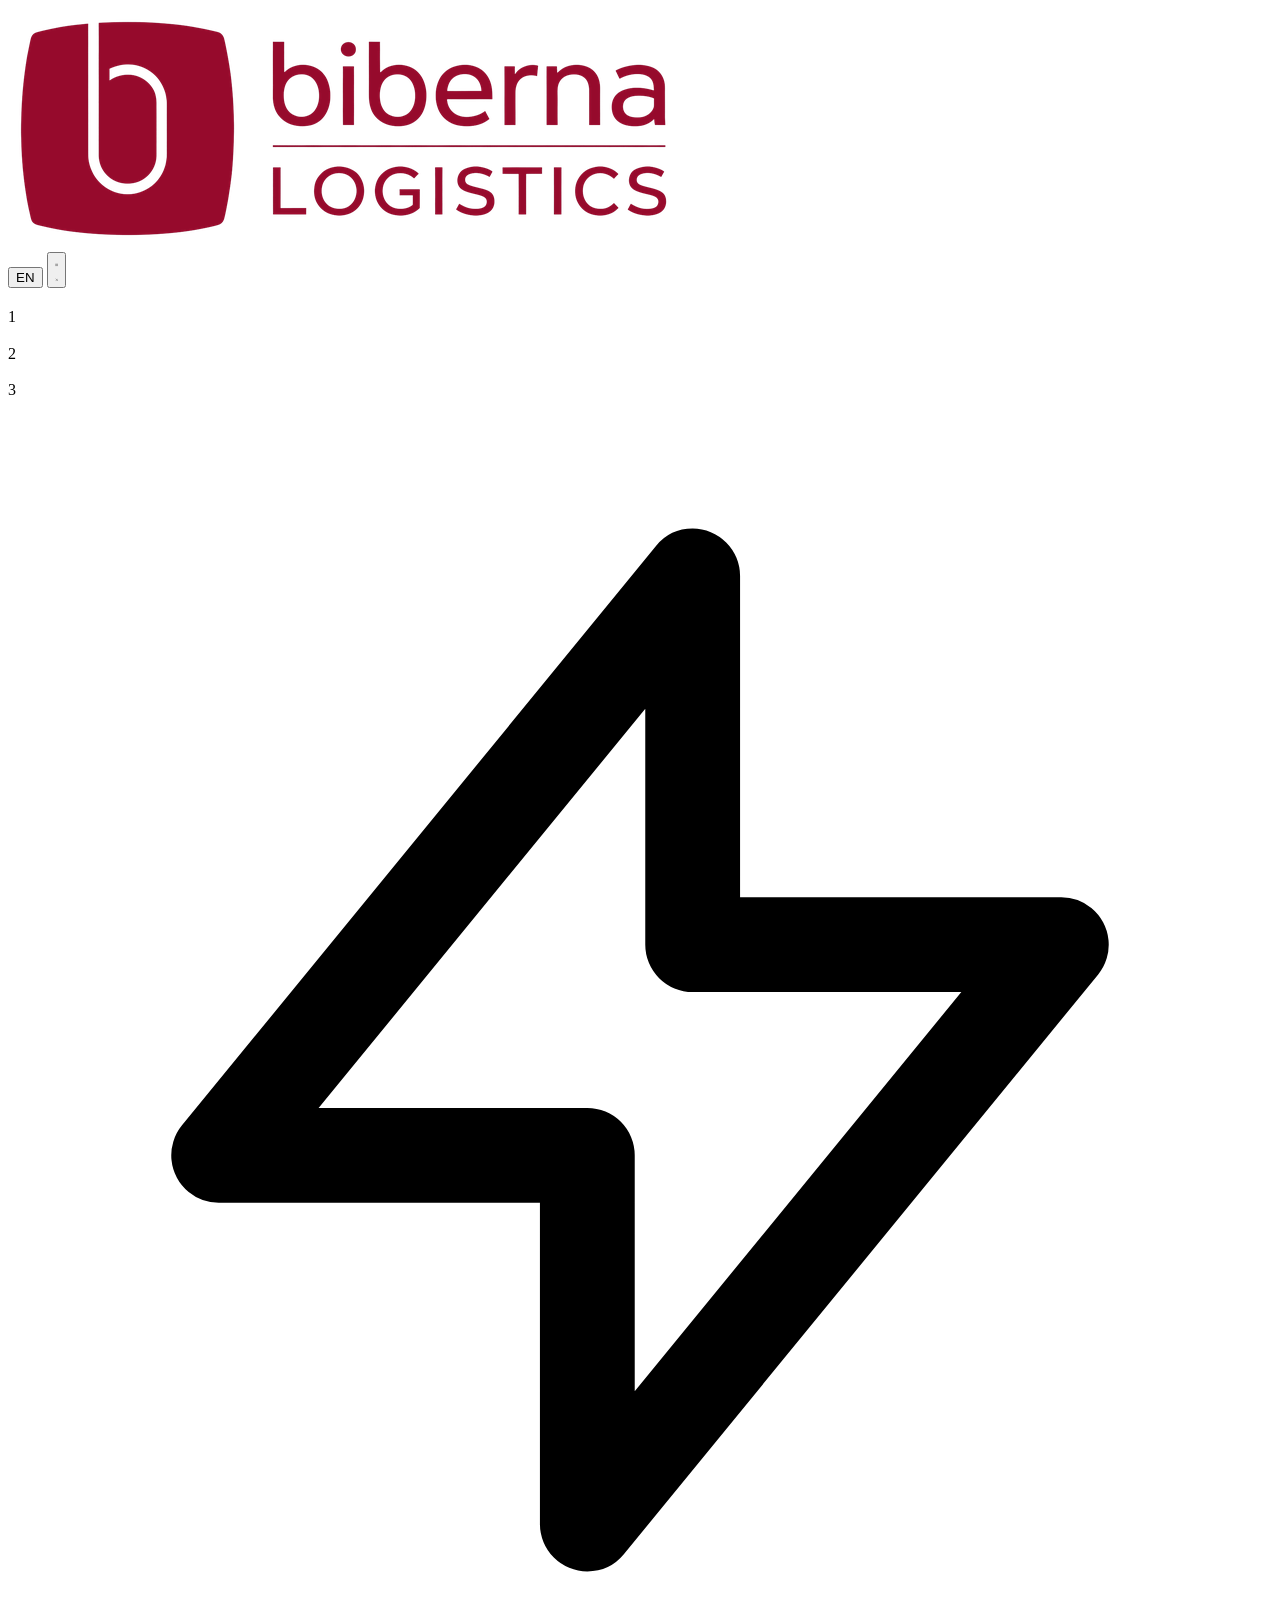
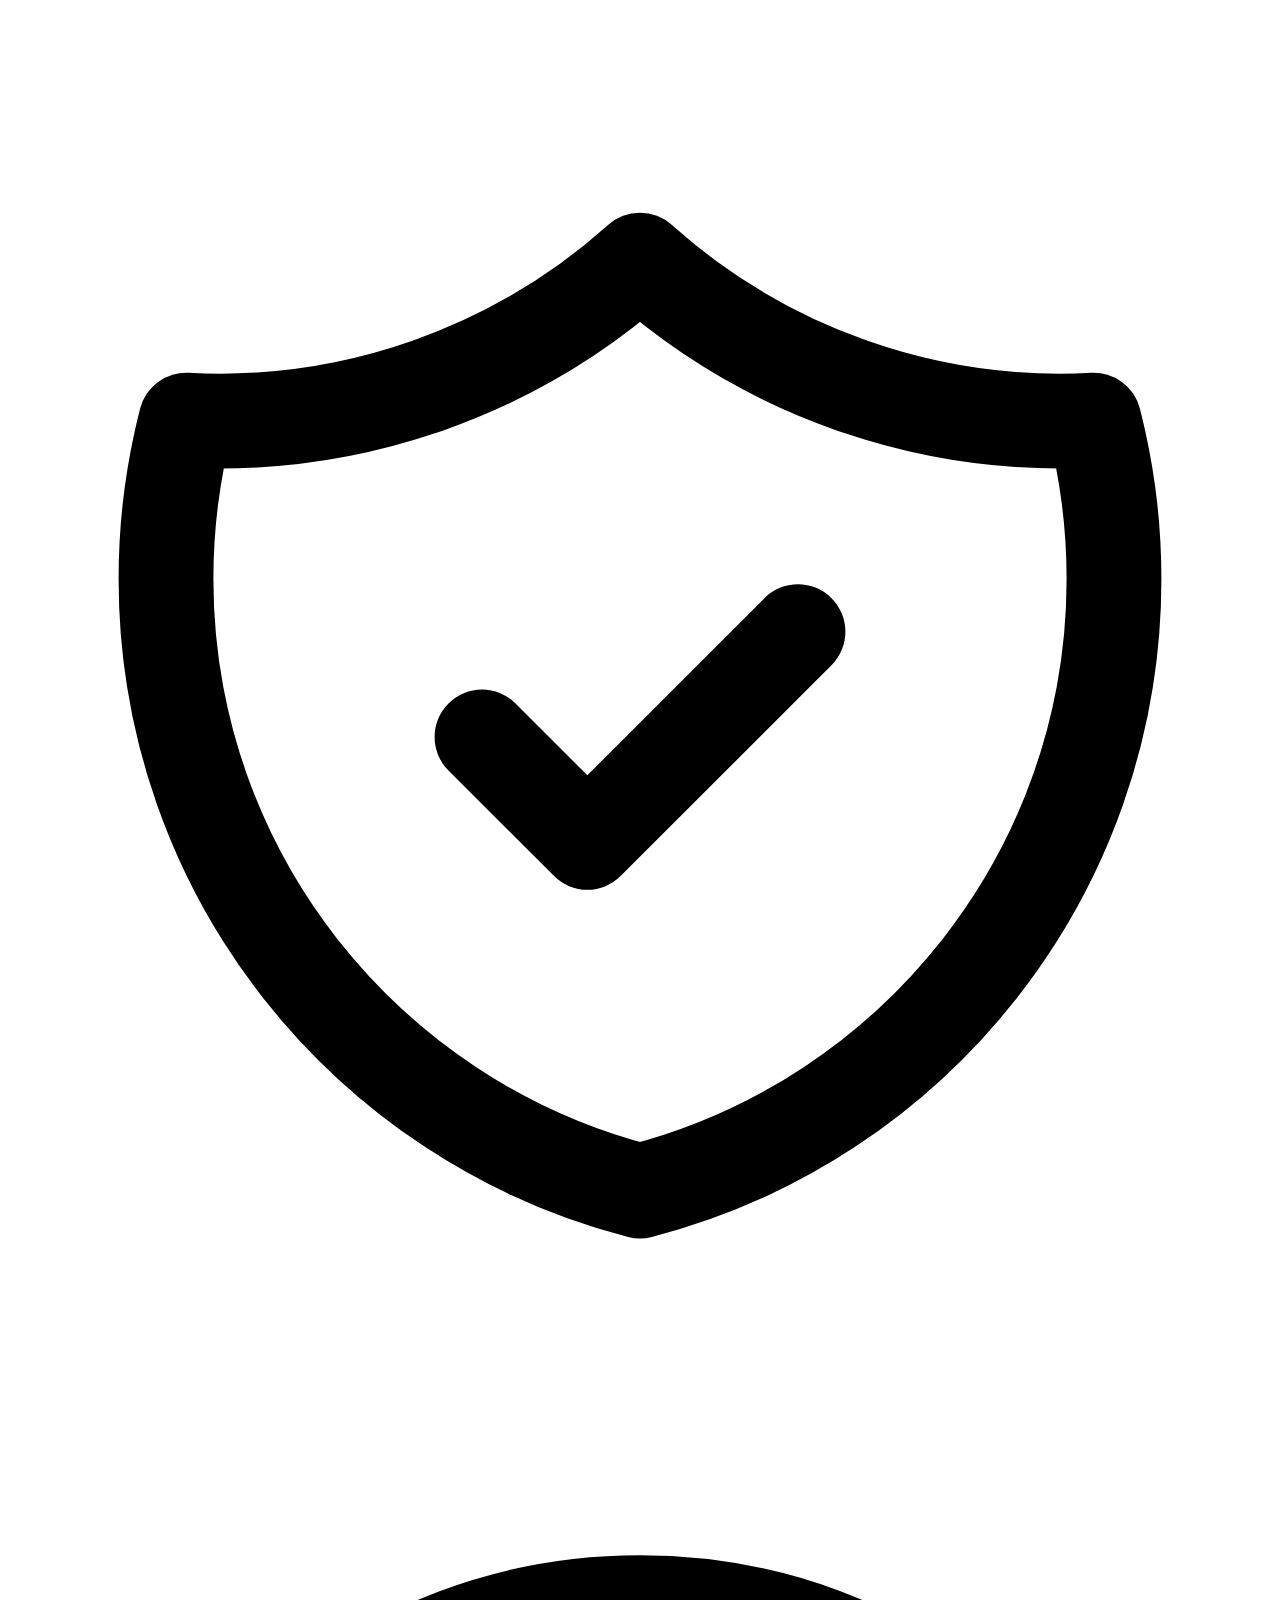
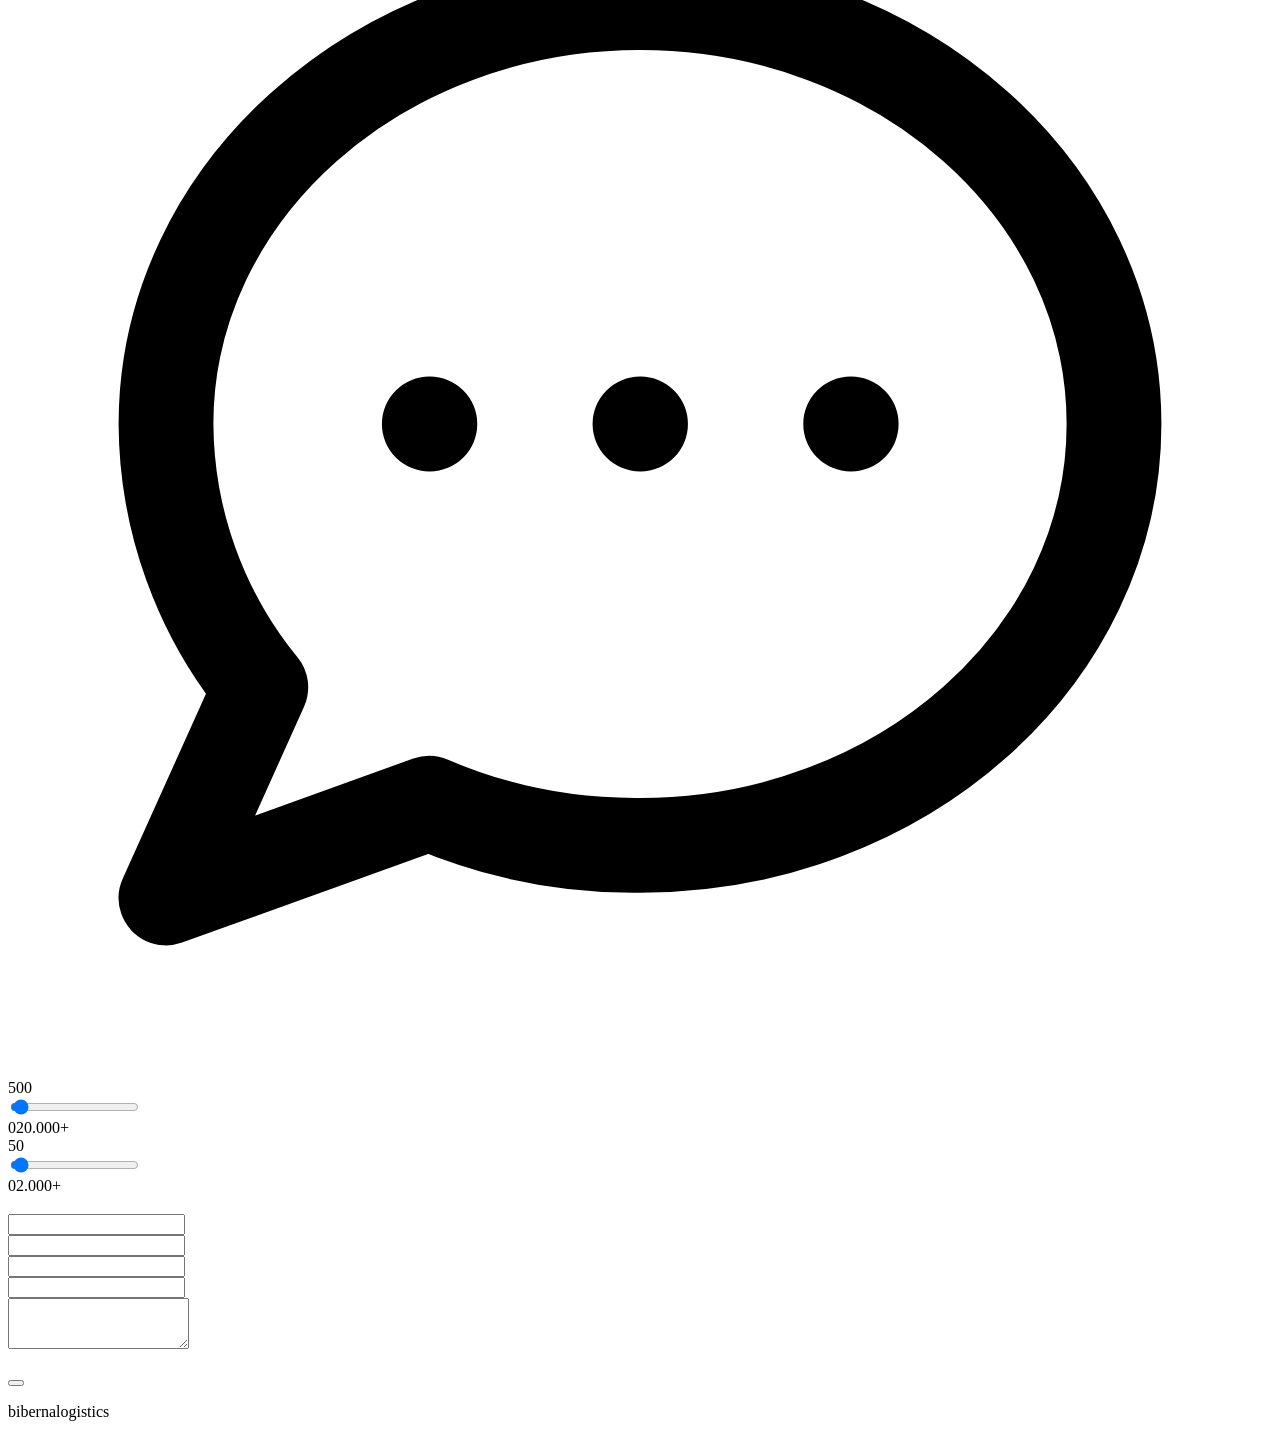
==== prices.html @ cd66304e "Add files via upload" ====
<!DOCTYPE html>
<html lang="de">
<head>
  <meta charset="UTF-8" />
  <meta name="viewport" content="width=device-width, initial-scale=1.0" />
  <title>Preise — biberna Logistics</title>
  <meta name="description" content="Faire, transparente Logistikpreise — so individuell wie Ihr Geschäft. Stellen Sie Ihr Paket zusammen und fordern Sie ein Angebot an." />
  <meta property="og:type" content="website">
  <meta property="og:site_name" content="biberna Logistics">
  <meta property="og:title" content="biberna Logistics — Logistik mit System">
  <meta property="og:description" content="Warehousing & Fulfillment aus Hersteller-Hand. Über 20.000 Palettenstellplätze, 30.000 m². Made in Germany seit 1932.">
  <meta property="og:image" content="https://www.biberna-logistics.de/og-image.jpg">
  <meta property="og:url" content="https://www.biberna-logistics.de/">
  <meta name="twitter:card" content="summary_large_image">
  <link rel="icon" type="image/png" href="favicon.png">
  <link rel="apple-touch-icon" href="apple-touch-icon.png">
  <link rel="stylesheet" href="assets/app.css">
</head>

<body class="bg-paper text-body min-h-screen">

  <!-- ===================== NAVBAR ===================== -->
  <header class="fixed top-0 left-0 right-0 z-50 border-b border-line/70 bg-paper/85 backdrop-blur-md">
    <nav class="flex items-center justify-between px-6 lg:px-16 py-4">
      <a href="index.html" class="flex items-center">
        <img src="biberna-logistics-logo.png" alt="biberna Logistics" class="h-8 md:h-9 w-auto"
             onerror="this.style.display='none';var f=document.getElementById('logoFallback');if(f)f.style.display='flex';" />
        <span id="logoFallback" style="display:none" class="items-center gap-3">
          <img src="https://www.biberna.de/cdn/shop/files/300922_biberna_Logo.jpg?width=240" alt="biberna" class="h-7 w-auto" />
          <span class="text-bordeaux text-sm font-medium uppercase tracking-[0.2em] border-l border-line pl-3">Logistics</span>
        </span>
      </a>
      <div class="hidden md:flex items-center gap-8">
        <a href="index.html#services" class="text-sm text-body hover:text-bordeaux transition-colors uppercase tracking-widest" data-i18n="nav_services"></a>
        <a href="index.html#about"    class="text-sm text-body hover:text-bordeaux transition-colors uppercase tracking-widest" data-i18n="nav_about"></a>
        <a href="prices.html" class="text-sm text-bordeaux font-medium transition-colors uppercase tracking-widest" data-i18n="nav_prices"></a>
        <a href="index.html#contact"  class="text-sm text-body hover:text-bordeaux transition-colors uppercase tracking-widest" data-i18n="nav_contact"></a>
      </div>
      <div class="flex items-center gap-3">
        <button id="langToggle" class="text-xs uppercase tracking-widest text-body hover:text-bordeaux transition-colors border border-line rounded-full px-3 py-2"><span id="langLabel">EN</span></button>
        <a href="#configurator" class="hidden md:inline-flex items-center rounded-full uppercase text-xs tracking-widest px-6 py-3 text-white bg-bordeaux hover:bg-bordeaux-d active:scale-[0.97] transition-all" data-i18n="nav_cta"></a>
        <button id="navToggle" aria-label="Menü" aria-expanded="false" onclick="toggleMenu()" class="md:hidden w-10 h-10 flex items-center justify-center rounded-full border border-line text-ink">
          <svg id="navIconOpen" class="w-5 h-5" fill="none" stroke="currentColor" stroke-width="1.8" viewBox="0 0 24 24"><path stroke-linecap="round" d="M4 7h16M4 12h16M4 17h16"/></svg>
          <svg id="navIconClose" class="w-5 h-5 hidden" fill="none" stroke="currentColor" stroke-width="1.8" viewBox="0 0 24 24"><path stroke-linecap="round" d="M6 6l12 12M18 6L6 18"/></svg>
        </button>
      </div>
    </nav>

    <!-- Mobile-Menü -->
    <div id="mobileMenu" class="hidden md:hidden border-t border-line bg-paper px-6 py-4">
      <div class="flex flex-col gap-1">
        <a href="index.html#services" onclick="closeMenu()" class="py-3 text-sm text-body hover:text-bordeaux uppercase tracking-widest border-b border-line/60" data-i18n="nav_services"></a>
        <a href="index.html#about" onclick="closeMenu()" class="py-3 text-sm text-body hover:text-bordeaux uppercase tracking-widest border-b border-line/60" data-i18n="nav_about"></a>
        <a href="prices.html" onclick="closeMenu()" class="py-3 text-sm text-bordeaux font-medium uppercase tracking-widest border-b border-line/60" data-i18n="nav_prices"></a>
        <a href="index.html#contact" onclick="closeMenu()" class="py-3 text-sm text-body hover:text-bordeaux uppercase tracking-widest" data-i18n="nav_contact"></a>
        <a href="#configurator" onclick="closeMenu()" class="mt-4 inline-flex justify-center rounded-full uppercase text-xs tracking-widest px-6 py-3 text-white bg-bordeaux hover:bg-bordeaux-d transition-all" data-i18n="nav_cta"></a>
      </div>
    </div>
  </header>

  <!-- ===================== PAGE HERO ===================== -->
  <section class="px-6 md:px-16 pt-36 pb-16 md:pt-44 md:pb-20 bg-paper-2 border-b border-line">
    <div class="max-w-4xl mx-auto text-center">
      <p class="reveal text-bordeaux uppercase tracking-[0.25em] text-xs font-semibold mb-5" data-i18n="ph_kicker"></p>
      <h1 class="reveal text-ink text-[clamp(2.4rem,6vw,4rem)] font-bold tracking-tight mb-5" style="animation-delay:.1s" data-i18n="ph_title"></h1>
      <p class="reveal text-body text-lg md:text-xl font-light max-w-2xl mx-auto" style="animation-delay:.2s" data-i18n="ph_sub"></p>
    </div>
  </section>

  <!-- ===================== HOW PRICING WORKS ===================== -->
  <section class="px-6 md:px-16 py-20 md:py-24 max-w-7xl mx-auto">
    <div class="grid md:grid-cols-3 gap-6 text-center">
      <div class="reveal">
        <div class="w-12 h-12 mx-auto rounded-full bg-bordeaux text-white flex items-center justify-center font-bold mb-5">1</div>
        <h3 class="text-ink text-lg font-semibold mb-2" data-i18n="step1_t"></h3>
        <p class="text-body font-light" data-i18n="step1_d"></p>
      </div>
      <div class="reveal" style="animation-delay:.1s">
        <div class="w-12 h-12 mx-auto rounded-full bg-bordeaux text-white flex items-center justify-center font-bold mb-5">2</div>
        <h3 class="text-ink text-lg font-semibold mb-2" data-i18n="step2_t"></h3>
        <p class="text-body font-light" data-i18n="step2_d"></p>
      </div>
      <div class="reveal" style="animation-delay:.2s">
        <div class="w-12 h-12 mx-auto rounded-full bg-bordeaux text-white flex items-center justify-center font-bold mb-5">3</div>
        <h3 class="text-ink text-lg font-semibold mb-2" data-i18n="step3_t"></h3>
        <p class="text-body font-light" data-i18n="step3_d"></p>
      </div>
    </div>
  </section>

  <!-- ===================== TRUST BADGES ===================== -->
  <section class="px-6 md:px-16 pb-4 md:pb-10 max-w-5xl mx-auto">
    <div class="grid md:grid-cols-3 gap-6">
      <div class="reveal flex items-start gap-4 rounded-2xl border border-line bg-paper-2 p-6">
        <div class="shrink-0 w-11 h-11 rounded-full bg-bordeaux/10 flex items-center justify-center">
          <svg class="w-5 h-5 text-bordeaux" fill="none" stroke="currentColor" stroke-width="1.8" viewBox="0 0 24 24"><path stroke-linecap="round" stroke-linejoin="round" d="M13 10V3L4 14h7v7l9-11h-7z"/></svg>
        </div>
        <div>
          <h3 class="text-ink font-semibold mb-1" data-i18n="tb1_t"></h3>
          <p class="text-body text-sm font-light" data-i18n="tb1_d"></p>
        </div>
      </div>
      <div class="reveal flex items-start gap-4 rounded-2xl border border-line bg-paper-2 p-6" style="animation-delay:.1s">
        <div class="shrink-0 w-11 h-11 rounded-full bg-bordeaux/10 flex items-center justify-center">
          <svg class="w-5 h-5 text-bordeaux" fill="none" stroke="currentColor" stroke-width="1.8" viewBox="0 0 24 24"><path stroke-linecap="round" stroke-linejoin="round" d="M9 12l2 2 4-4m5.618-4.016A11.955 11.955 0 0112 2.944a11.955 11.955 0 01-8.618 3.04A12.02 12.02 0 003 9c0 5.591 3.824 10.29 9 11.622 5.176-1.332 9-6.03 9-11.622 0-1.042-.133-2.052-.382-3.016z"/></svg>
        </div>
        <div>
          <h3 class="text-ink font-semibold mb-1" data-i18n="tb2_t"></h3>
          <p class="text-body text-sm font-light" data-i18n="tb2_d"></p>
        </div>
      </div>
      <div class="reveal flex items-start gap-4 rounded-2xl border border-line bg-paper-2 p-6" style="animation-delay:.2s">
        <div class="shrink-0 w-11 h-11 rounded-full bg-bordeaux/10 flex items-center justify-center">
          <svg class="w-5 h-5 text-bordeaux" fill="none" stroke="currentColor" stroke-width="1.8" viewBox="0 0 24 24"><path stroke-linecap="round" stroke-linejoin="round" d="M8 12h.01M12 12h.01M16 12h.01M21 12c0 4.418-4.03 8-9 8a9.86 9.86 0 01-4-.8L3 21l1.8-4A7.96 7.96 0 013 12c0-4.418 4.03-8 9-8s9 3.582 9 8z"/></svg>
        </div>
        <div>
          <h3 class="text-ink font-semibold mb-1" data-i18n="tb3_t"></h3>
          <p class="text-body text-sm font-light" data-i18n="tb3_d"></p>
        </div>
      </div>
    </div>
  </section>

  <!-- ===================== CONFIGURATOR ===================== -->
  <section id="configurator" class="px-6 md:px-16 pb-24 md:pb-32 max-w-5xl mx-auto">
    <div class="rounded-3xl border border-line bg-paper shadow-xl shadow-bordeaux/5 overflow-hidden">
      <div class="bg-bordeaux text-white px-8 md:px-12 py-8">
        <h2 class="text-2xl md:text-3xl font-bold" data-i18n="cfg_title"></h2>
        <p class="text-white/75 mt-1" data-i18n="cfg_sub"></p>
      </div>

      <form id="quoteForm" class="px-8 md:px-12 py-10 space-y-12" onsubmit="return submitQuote(event)">

        <!-- Step 1: services -->
        <div>
          <h3 class="text-ink text-lg font-semibold mb-1" data-i18n="cfg_s1_t"></h3>
          <p class="text-body-2 text-sm mb-6" data-i18n="cfg_s1_hint"></p>
          <div class="grid sm:grid-cols-2 lg:grid-cols-3 gap-4" id="serviceOpts">
            <!-- options injected by JS -->
          </div>
        </div>

        <!-- Step 2: volume -->
        <div class="border-t border-line pt-10">
          <h3 class="text-ink text-lg font-semibold mb-6" data-i18n="cfg_s2_t"></h3>
          <div class="grid md:grid-cols-2 gap-10">
            <div>
              <div class="flex items-baseline justify-between mb-3">
                <label class="text-sm text-body" data-i18n="cfg_pkg"></label>
                <span class="text-bordeaux font-bold text-lg"><span id="pkgVal">500</span><span data-i18n="cfg_permo"></span></span>
              </div>
              <input type="range" id="pkgSlider" min="0" max="20000" step="100" value="500" class="w-full" oninput="document.getElementById('pkgVal').textContent = Number(this.value).toLocaleString('de-DE')" />
              <div class="flex justify-between text-xs text-body-2 mt-2"><span>0</span><span>20.000+</span></div>
            </div>
            <div>
              <div class="flex items-baseline justify-between mb-3">
                <label class="text-sm text-body" data-i18n="cfg_pal"></label>
                <span class="text-bordeaux font-bold text-lg"><span id="palVal">50</span><span data-i18n="cfg_permo"></span></span>
              </div>
              <input type="range" id="palSlider" min="0" max="2000" step="10" value="50" class="w-full" oninput="document.getElementById('palVal').textContent = Number(this.value).toLocaleString('de-DE')" />
              <div class="flex justify-between text-xs text-body-2 mt-2"><span>0</span><span>2.000+</span></div>
            </div>
          </div>
        </div>

        <!-- Step 3: contact -->
        <div class="border-t border-line pt-10">
          <h3 class="text-ink text-lg font-semibold mb-1" data-i18n="cfg_s3_t"></h3>
          <p class="text-body-2 text-sm mb-6" data-i18n="cfg_s3_hint"></p>
          <div class="grid md:grid-cols-2 gap-5">
            <div>
              <label class="block text-xs uppercase tracking-widest text-body-2 mb-2" data-i18n="f_company"></label>
              <input name="company" required class="w-full rounded-lg border border-line bg-paper-2 px-4 py-3 text-ink focus:border-bordeaux focus:ring-1 focus:ring-bordeaux outline-none transition" />
            </div>
            <div>
              <label class="block text-xs uppercase tracking-widest text-body-2 mb-2" data-i18n="f_name"></label>
              <input name="name" required class="w-full rounded-lg border border-line bg-paper-2 px-4 py-3 text-ink focus:border-bordeaux focus:ring-1 focus:ring-bordeaux outline-none transition" />
            </div>
            <div>
              <label class="block text-xs uppercase tracking-widest text-body-2 mb-2" data-i18n="f_email"></label>
              <input type="email" name="email" required class="w-full rounded-lg border border-line bg-paper-2 px-4 py-3 text-ink focus:border-bordeaux focus:ring-1 focus:ring-bordeaux outline-none transition" />
            </div>
            <div>
              <label class="block text-xs uppercase tracking-widest text-body-2 mb-2" data-i18n="f_phone"></label>
              <input name="phone" class="w-full rounded-lg border border-line bg-paper-2 px-4 py-3 text-ink focus:border-bordeaux focus:ring-1 focus:ring-bordeaux outline-none transition" />
            </div>
            <div class="md:col-span-2">
              <label class="block text-xs uppercase tracking-widest text-body-2 mb-2" data-i18n="f_msg"></label>
              <textarea name="message" rows="3" class="w-full rounded-lg border border-line bg-paper-2 px-4 py-3 text-ink focus:border-bordeaux focus:ring-1 focus:ring-bordeaux outline-none transition" data-i18n-ph="f_msg_ph"></textarea>
            </div>
          </div>
          <p class="text-body-2 text-xs mt-4" data-i18n="f_note"></p>
        </div>

        <div class="flex flex-col sm:flex-row items-center gap-4 border-t border-line pt-8">
          <button type="submit" class="w-full sm:w-auto bg-bordeaux text-white px-10 py-4 text-sm rounded-full hover:bg-bordeaux-d active:scale-[0.97] transition-all uppercase tracking-wide font-semibold" data-i18n="f_submit"></button>
          <span id="formMsg" class="text-sm text-bordeaux font-medium"></span>
        </div>
      </form>
    </div>

    <!-- Enterprise note -->
    <div class="mt-10 rounded-2xl bg-paper-2 border border-line p-8 text-center reveal">
      <p class="text-ink text-lg font-semibold mb-1" data-i18n="ent_t"></p>
      <p class="text-body font-light" data-i18n="ent_d"></p>
    </div>
  </section>

  <!-- ===================== FOOTER ===================== -->
  <footer class="px-6 md:px-16 py-10 bg-ink border-t border-white/10">
    <div class="max-w-7xl mx-auto flex flex-col md:flex-row items-center justify-between gap-4 text-sm text-white/50">
      <div class="flex items-baseline gap-2">
        <span class="text-white font-semibold lowercase text-lg">biberna</span><span class="text-bordeaux uppercase tracking-[0.2em] text-xs">logistics</span>
      </div>
      <p data-i18n="foot_legal"></p>
      <div class="flex gap-6">
        <a href="impressum.html" class="hover:text-white transition-colors" data-i18n="foot_imp"></a>
        <a href="datenschutz.html" class="hover:text-white transition-colors" data-i18n="foot_priv"></a>
        <a href="agb.html" class="hover:text-white transition-colors" data-i18n="foot_agb"></a>
      </div>
    </div>
  </footer>

  <script>
    const SERVICES = [
      { key:'warehousing', icon:'M3 21V8l9-5 9 5v13M3 21h18M7 21v-6h4v6m4 0v-9h-4' },
      { key:'fulfillment', icon:'M3 7l9-4 9 4-9 4-9-4zm0 0v10l9 4 9-4V7M12 11v10' },
      { key:'sameday',     icon:'M13 2L3 14h7l-1 8 10-12h-7l1-8z' },
      { key:'prefba',      icon:'M3 7l9-4 9 4-9 4-9-4zm9 14V11M5 18a7 7 0 0014 0' },
      { key:'returns',     icon:'M3 12a9 9 0 109-9 9 9 0 00-9 9zm0 0l3-3m-3 3l3 3' },
      { key:'valueadded',  icon:'M12 3l2.5 5.5L20 9l-4 4 1 6-5-3-5 3 1-6-4-4 5.5-.5z' },
    ];

    const I18N = {
      de: {
        nav_services:"Services", nav_about:"Über uns", nav_prices:"Preise", nav_contact:"Kontakt", nav_cta:"Angebot anfragen",
        ph_kicker:"So individuell wie Ihr Geschäft",
        ph_title:"Faire, transparente Preise",
        ph_sub:"Logistik gibt es nicht von der Stange. Stellen Sie Ihr Leistungspaket zusammen und erhalten Sie ein passgenaues Angebot — ohne versteckte Kosten.",
        step1_t:"Leistungen wählen", step1_d:"Wählen Sie die Services, die Sie benötigen — Mehrfachauswahl möglich.",
        step2_t:"Volumen angeben", step2_d:"Geben Sie Ihr ungefähres monatliches Paket- und Palettenvolumen an.",
        step3_t:"Angebot erhalten", step3_d:"Wir melden uns mit einem individuellen, transparenten Angebot.",
        tb1_t:"Kein Mindestumsatz", tb1_d:"Die ersten drei Monate ohne Mindestumsatz — starten Sie ohne Risiko.",
        tb2_t:"30 Tage Zufriedenheitsgarantie", tb2_d:"Nicht zufrieden? In den ersten 30 Tagen kein Problem.",
        tb3_t:"Kostenloser Onboarding-Support", tb3_d:"Wir begleiten Ihren Start persönlich — ohne Zusatzkosten.",
        cfg_title:"Ihr Angebot konfigurieren", cfg_sub:"In drei Schritten zu Ihrem persönlichen Preis.",
        cfg_s1_t:"1. Welche Leistungen benötigen Sie?", cfg_s1_hint:"Mehrfachauswahl möglich.",
        cfg_s2_t:"2. Wie hoch ist Ihr Volumen?",
        cfg_pkg:"Pakete pro Monat", cfg_pal:"Paletten pro Monat", cfg_permo:" /Monat",
        cfg_s3_t:"3. Ihre Kontaktdaten", cfg_s3_hint:"Damit wir Ihnen ein passgenaues Angebot zusenden können.",
        f_company:"Firma", f_name:"Name", f_email:"E-Mail", f_phone:"Telefon", f_msg:"Ihre Nachricht",
        f_msg_ph:"Beschreiben Sie kurz Ihre Produkte und Anforderungen …",
        f_note:"* Pflichtfelder. Ihre Daten werden ausschließlich zur Bearbeitung Ihrer Anfrage verwendet.",
        f_submit:"Angebot anfragen",
        ent_t:"Großvolumen oder Sonderprozesse?", ent_d:"Über 20.000 Palettenstellplätze und 30.000 m² Lagerfläche — wir skalieren mit Ihnen. Sprechen Sie uns direkt an.",
        foot_legal:"© 2026 H.u.W. Schmänk GmbH & Co. KG. Alle Rechte vorbehalten.",
        foot_imp:"Impressum", foot_priv:"Datenschutz", foot_agb:"AGB",
        svc:{
          warehousing:["Lagerung & Warehousing","Stellplätze, Bestandsführung, sichere Flächen"],
          fulfillment:["Fulfillment & Kommissionierung","Pick, Pack und Versand aus einer Hand"],
          sameday:["Taggleicher Versand","Same-Day-Versand für eilige Bestellungen"],
          prefba:["Pre-FBA für Amazon","Vorbereitung & Anlieferung an Amazon FBA"],
          returns:["Retourenmanagement","Prüfung, Aufbereitung, Wiedereinlagerung"],
          valueadded:["Value-Added Services","Konfektionierung, Veredelung, Qualitätskontrolle"],
        },
        _toggle:"EN",
        alert:"Ihre Anfrage ist vorbereitet — Ihr E-Mail-Programm öffnet sich. Bitte nur noch auf Senden klicken.",
        sent:"Vielen Dank! Ihre Anfrage wurde an unser Logistik-Team gesendet."
      },
      en: {
        nav_services:"Services", nav_about:"About", nav_prices:"Pricing", nav_contact:"Contact", nav_cta:"Request a quote",
        ph_kicker:"As unique as your business",
        ph_title:"Fair, transparent pricing",
        ph_sub:"Logistics is never one-size-fits-all. Build your service package and receive a tailored quote — with no hidden costs.",
        step1_t:"Choose services", step1_d:"Select the services you need — you can pick more than one.",
        step2_t:"Set your volume", step2_d:"Tell us your approximate monthly parcel and pallet volume.",
        step3_t:"Get your quote", step3_d:"We get back to you with an individual, transparent offer.",
        tb1_t:"No minimum volume", tb1_d:"No minimum revenue for the first three months — start risk-free.",
        tb2_t:"30-day satisfaction guarantee", tb2_d:"Not happy? No problem within the first 30 days.",
        tb3_t:"Free onboarding support", tb3_d:"We guide your start personally — at no extra cost.",
        cfg_title:"Configure your quote", cfg_sub:"Three steps to your personal price.",
        cfg_s1_t:"1. Which services do you need?", cfg_s1_hint:"You can select more than one.",
        cfg_s2_t:"2. What is your volume?",
        cfg_pkg:"Parcels per month", cfg_pal:"Pallets per month", cfg_permo:" /month",
        cfg_s3_t:"3. Your contact details", cfg_s3_hint:"So we can send you a tailored offer.",
        f_company:"Company", f_name:"Name", f_email:"E-mail", f_phone:"Phone", f_msg:"Your message",
        f_msg_ph:"Briefly describe your products and requirements …",
        f_note:"* Required fields. Your data is used solely to process your request.",
        f_submit:"Request a quote",
        ent_t:"High volume or special processes?", ent_d:"Over 20,000 pallet positions and 30,000 m² of space — we scale with you. Get in touch directly.",
        foot_legal:"© 2026 H.u.W. Schmänk GmbH & Co. KG. All rights reserved.",
        foot_imp:"Imprint", foot_priv:"Privacy", foot_agb:"Terms",
        svc:{
          warehousing:["Storage & Warehousing","Pallet positions, inventory, secure space"],
          fulfillment:["Fulfillment & Picking","Pick, pack and dispatch from one source"],
          sameday:["Same-day shipping","Same-day dispatch for urgent orders"],
          prefba:["Pre-FBA for Amazon","Prep & delivery to Amazon FBA"],
          returns:["Returns management","Inspection, refurbishment, restocking"],
          valueadded:["Value-Added Services","Assembly, finishing, quality control"],
        },
        _toggle:"DE",
        alert:"Your request is ready — your email app will open. Just hit send.",
        sent:"Thank you! Your request has been sent to our logistics team."
      }
    };

    let lang = 'de';
    const selected = new Set(['warehousing','fulfillment']);

    function renderServices() {
      const dict = I18N[lang];
      const wrap = document.getElementById('serviceOpts');
      wrap.innerHTML = SERVICES.map(s => {
        const [t,d] = dict.svc[s.key];
        const on = selected.has(s.key);
        return `<button type="button" data-key="${s.key}" onclick="toggleService('${s.key}')"
          class="opt ${on?'selected':''} text-left rounded-xl border border-line bg-paper p-5 hover:border-bordeaux/50 transition-all relative">
          <span class="check absolute top-3 right-3 w-5 h-5 rounded-full bg-bordeaux text-white text-[11px
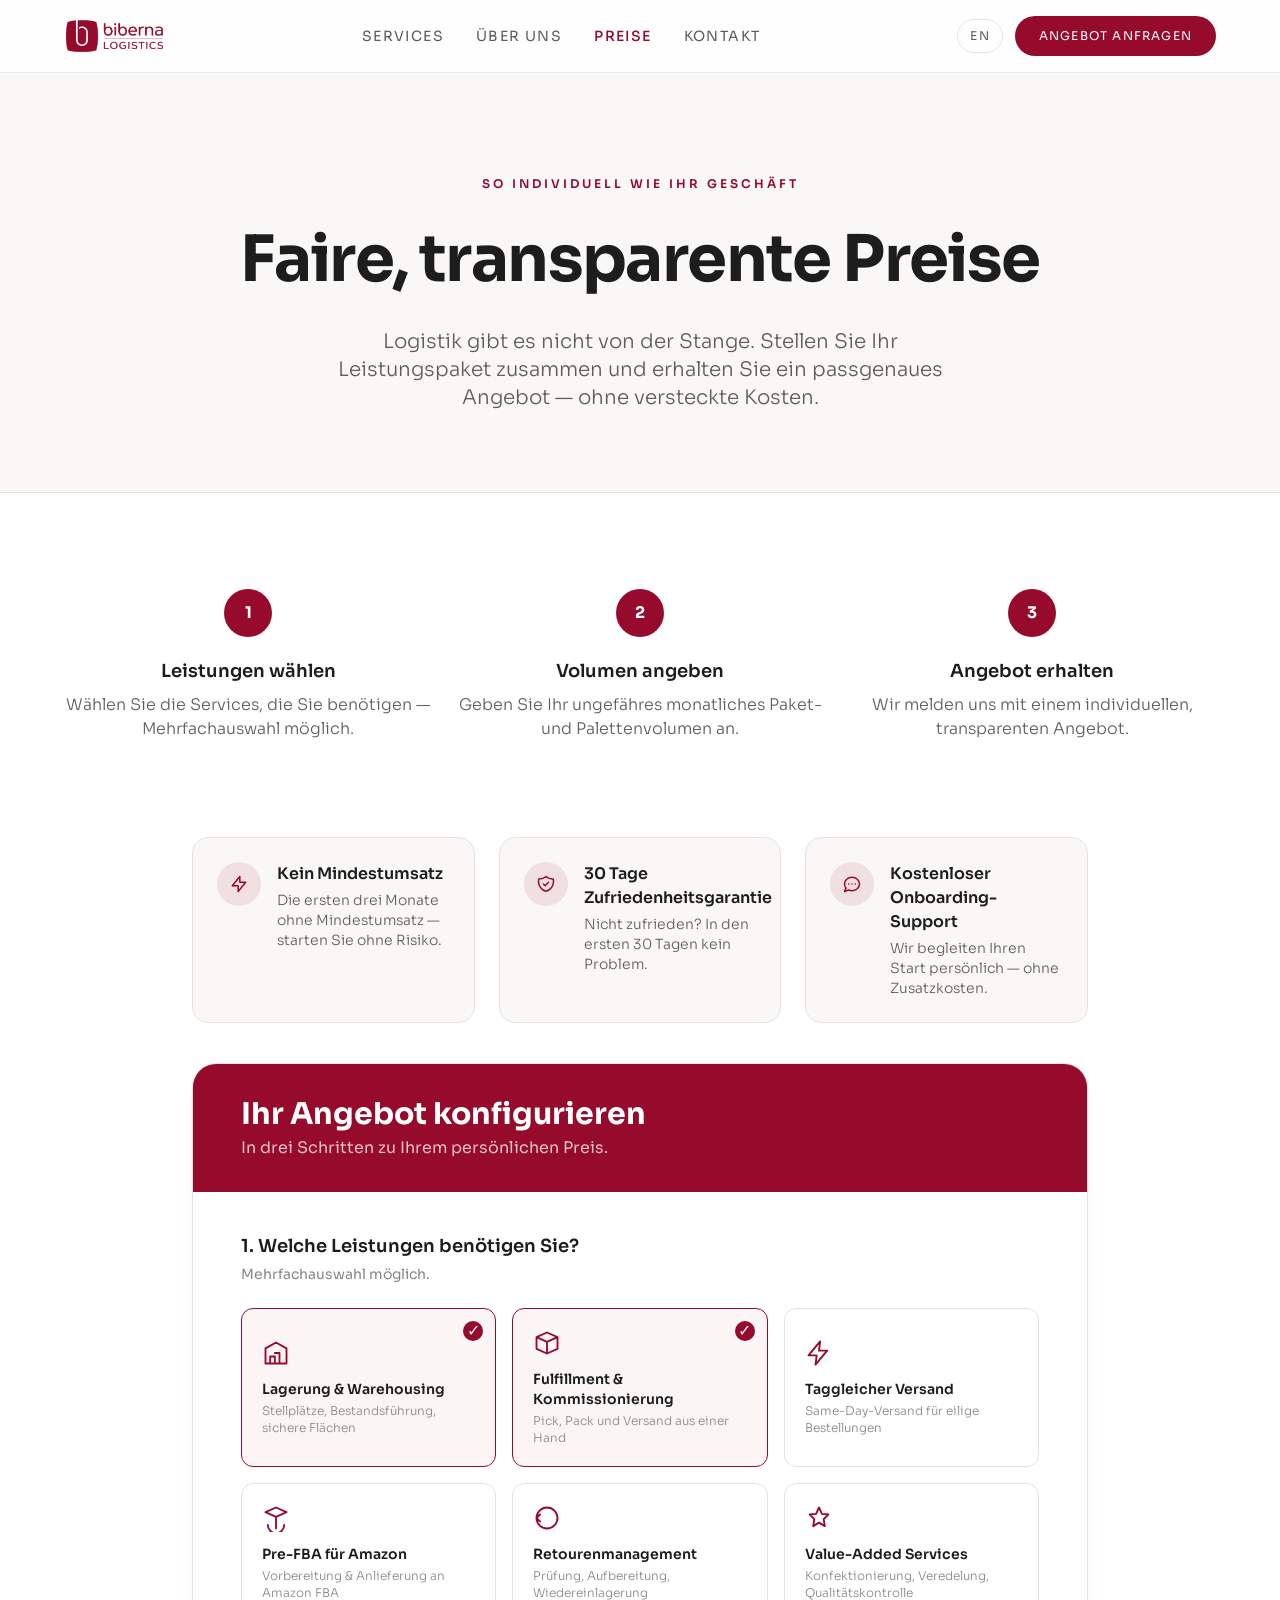
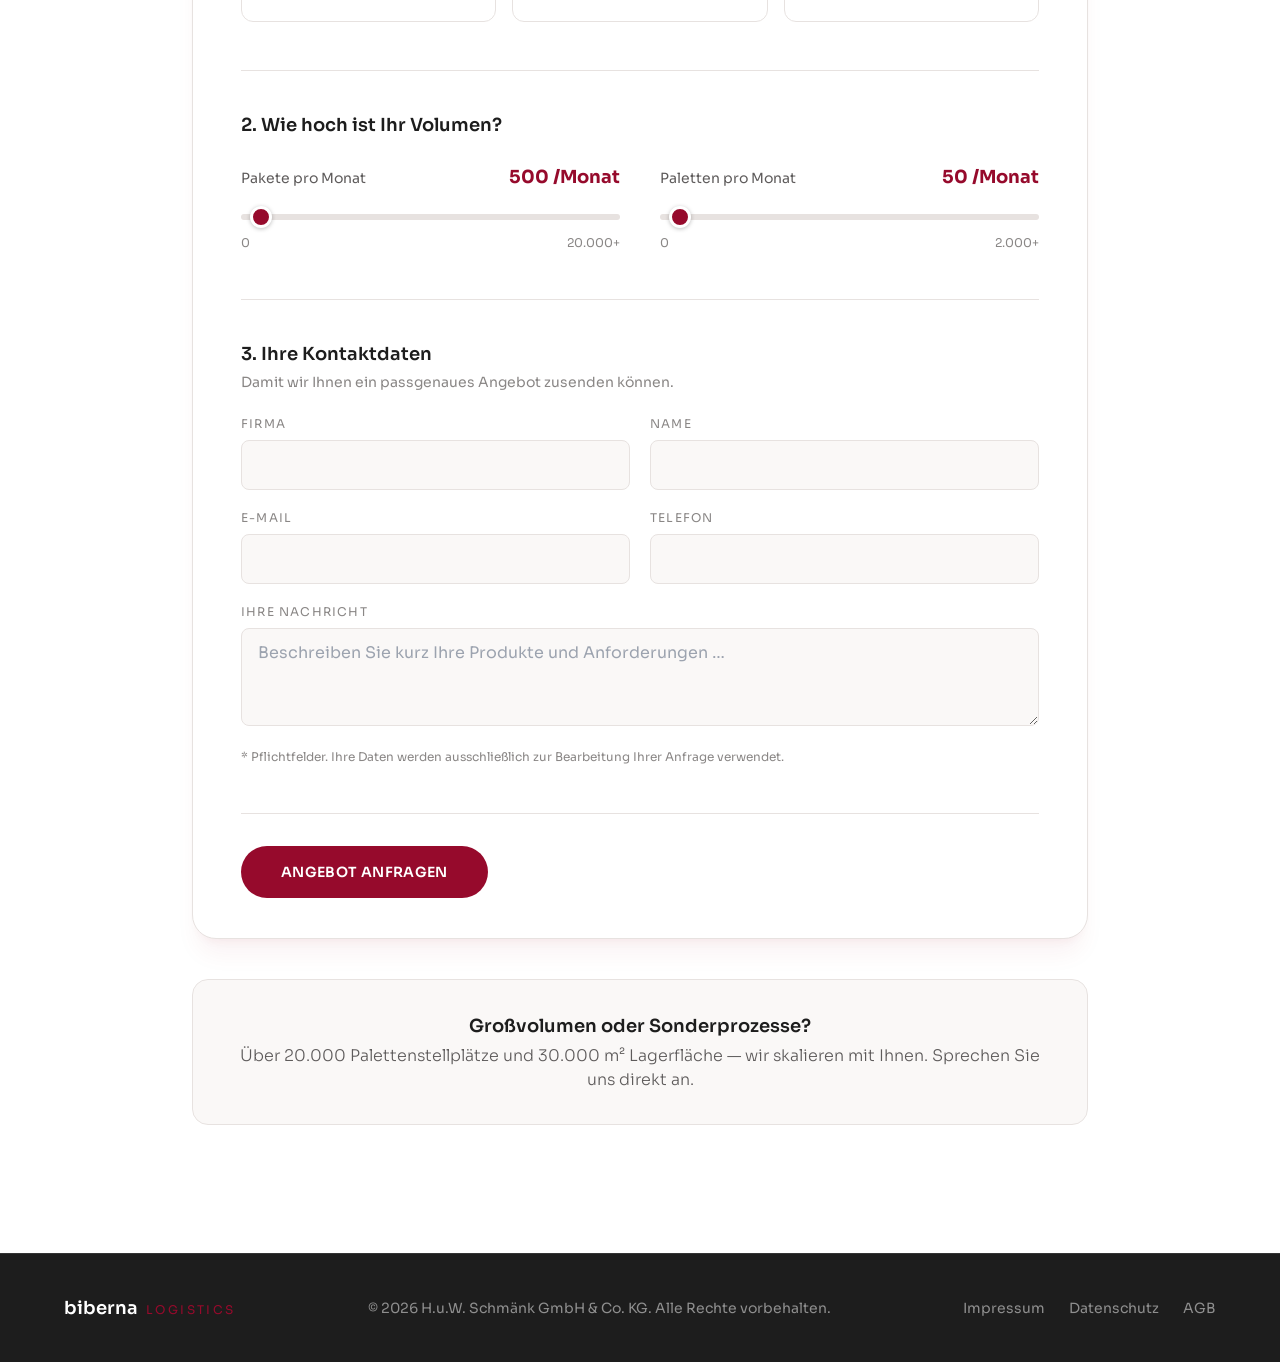
==== commit b4ecad6e: "Add files via upload" ====
--- a/prices.html
+++ b/prices.html
@@ -315,4 +315,96 @@
         const on = selected.has(s.key);
         return `<button type="button" data-key="${s.key}" onclick="toggleService('${s.key}')"
           class="opt ${on?'selected':''} text-left rounded-xl border border-line bg-paper p-5 hover:border-bordeaux/50 transition-all relative">
-          <span class="check absolute top-3 right-3 w-5 h-5 rounded-full bg-bordeaux text-white text-[11px+          <span class="check absolute top-3 right-3 w-5 h-5 rounded-full bg-bordeaux text-white text-[11px] flex items-center justify-center ${on?'':'opacity-0'} transition-opacity">✓</span>
+          <svg class="w-7 h-7 text-bordeaux mb-3" fill="none" stroke="currentColor" stroke-width="1.6" viewBox="0 0 24 24"><path stroke-linecap="round" stroke-linejoin="round" d="${s.icon}"/></svg>
+          <div class="text-ink font-semibold text-sm mb-1">${t}</div>
+          <div class="text-body-2 text-xs font-light leading-snug">${d}</div>
+        </button>`;
+      }).join('');
+    }
+    function toggleService(k){ selected.has(k)?selected.delete(k):selected.add(k); renderServices(); }
+
+    function applyLang() {
+      const dict = I18N[lang];
+      document.documentElement.lang = lang;
+      document.querySelectorAll('[data-i18n]').forEach(el => { const k=el.getAttribute('data-i18n'); if(dict[k]!=null) el.textContent=dict[k]; });
+      document.querySelectorAll('[data-i18n-ph]').forEach(el => { const k=el.getAttribute('data-i18n-ph'); if(dict[k]!=null) el.placeholder=dict[k]; });
+      document.getElementById('langLabel').textContent = dict._toggle;
+      renderServices();
+    }
+    document.getElementById('langToggle').addEventListener('click', () => { lang = (lang==='de')?'en':'de'; applyLang(); });
+
+    function toggleMenu(){
+      const m=document.getElementById('mobileMenu');
+      const open=m.classList.toggle('hidden')===false;
+      document.getElementById('navIconOpen').classList.toggle('hidden', open);
+      document.getElementById('navIconClose').classList.toggle('hidden', !open);
+      document.getElementById('navToggle').setAttribute('aria-expanded', open);
+    }
+    function closeMenu(){
+      document.getElementById('mobileMenu').classList.add('hidden');
+      document.getElementById('navIconOpen').classList.remove('hidden');
+      document.getElementById('navIconClose').classList.add('hidden');
+      document.getElementById('navToggle').setAttribute('aria-expanded','false');
+    }
+
+    // ---- Versand-Konfiguration ----
+    const RECIPIENT = "logistik@biberna.de";
+    // Optional: stiller Versand ohne E-Mail-Programm. Kostenlosen Access-Key auf
+    // https://web3forms.com mit logistik@biberna.de anfordern und hier eintragen:
+    const WEB3FORMS_KEY = "";
+
+    function collectQuote(){
+      const dict = I18N[lang];
+      const svc = [...selected].map(k => dict.svc[k] ? dict.svc[k][0] : k);
+      const f = document.getElementById('quoteForm');
+      const g = n => (f.elements[n] ? f.elements[n].value.trim() : '');
+      const lines = [
+        "Leistungen: " + (svc.join(', ') || '—'),
+        "Pakete/Monat: " + document.getElementById('pkgSlider').value,
+        "Paletten/Monat: " + document.getElementById('palSlider').value,
+        "Firma: " + g('company'),
+        "Name: " + g('name'),
+        "E-Mail: " + g('email'),
+        "Telefon: " + (g('phone') || '—'),
+        "", "Nachricht:", (g('message') || '—')
+      ];
+      return { from_name: g('company') || g('name'), email: g('email'), body: lines.join('\n') };
+    }
+    function resetForm(f){
+      f.reset();
+      document.getElementById('pkgVal').textContent='500'; document.getElementById('palVal').textContent='50';
+      document.getElementById('pkgSlider').value=500; document.getElementById('palSlider').value=50;
+    }
+    async function submitQuote(e){
+      e.preventDefault();
+      const f = e.target;
+      if(!f.checkValidity()){ f.reportValidity(); return false; }
+      const d = collectQuote();
+      const subject = "Angebotsanfrage – biberna Logistics";
+      const msg = document.getElementById('formMsg');
+
+      if (WEB3FORMS_KEY) {
+        try {
+          const res = await fetch("https://api.web3forms.com/submit", {
+            method:"POST", headers:{"Content-Type":"application/json", Accept:"application/json"},
+            body: JSON.stringify({ access_key: WEB3FORMS_KEY, subject, from_name: d.from_name, email: d.email, message: d.body })
+          });
+          const j = await res.json();
+          if (j.success){ msg.textContent = I18N[lang].sent; resetForm(f); return false; }
+        } catch(_){ /* Fallback unten */ }
+      }
+      // Fallback: per E-Mail-Programm an logistik@biberna.de senden
+      window.location.href = "mailto:" + RECIPIENT
+        + "?subject=" + encodeURIComponent(subject)
+        + "&body=" + encodeURIComponent(d.body);
+      msg.textContent = I18N[lang].alert;
+      return false;
+    }
+
+    applyLang();
+    const io = new IntersectionObserver((en)=>{ en.forEach(x=>{ if(x.isIntersecting){ x.target.classList.add('in'); io.unobserve(x.target);} }); },{threshold:0.12});
+    document.querySelectorAll('.reveal').forEach(el=>io.observe(el));
+  </script>
+</body>
+</html>
--- a/assets/app.css
+++ b/assets/app.css
@@ -0,0 +1 @@
+*,:after,:before{--tw-border-spacing-x:0;--tw-border-spacing-y:0;--tw-translate-x:0;--tw-translate-y:0;--tw-rotate:0;--tw-skew-x:0;--tw-skew-y:0;--tw-scale-x:1;--tw-scale-y:1;--tw-pan-x: ;--tw-pan-y: ;--tw-pinch-zoom: ;--tw-scroll-snap-strictness:proximity;--tw-gradient-from-position: ;--tw-gradient-via-position: ;--tw-gradient-to-position: ;--tw-ordinal: ;--tw-slashed-zero: ;--tw-numeric-figure: ;--tw-numeric-spacing: ;--tw-numeric-fraction: ;--tw-ring-inset: ;--tw-ring-offset-width:0px;--tw-ring-offset-color:#fff;--tw-ring-color:rgba(59,130,246,.5);--tw-ring-offset-shadow:0 0 #0000;--tw-ring-shadow:0 0 #0000;--tw-shadow:0 0 #0000;--tw-shadow-colored:0 0 #0000;--tw-blur: ;--tw-brightness: ;--tw-contrast: ;--tw-grayscale: ;--tw-hue-rotate: ;--tw-invert: ;--tw-saturate: ;--tw-sepia: ;--tw-drop-shadow: ;--tw-backdrop-blur: ;--tw-backdrop-brightness: ;--tw-backdrop-contrast: ;--tw-backdrop-grayscale: ;--tw-backdrop-hue-rotate: ;--tw-backdrop-invert: ;--tw-backdrop-opacity: ;--tw-backdrop-saturate: ;--tw-backdrop-sepia: ;--tw-contain-size: ;--tw-contain-layout: ;--tw-contain-paint: ;--tw-contain-style: }::backdrop{--tw-border-spacing-x:0;--tw-border-spacing-y:0;--tw-translate-x:0;--tw-translate-y:0;--tw-rotate:0;--tw-skew-x:0;--tw-skew-y:0;--tw-scale-x:1;--tw-scale-y:1;--tw-pan-x: ;--tw-pan-y: ;--tw-pinch-zoom: ;--tw-scroll-snap-strictness:proximity;--tw-gradient-from-position: ;--tw-gradient-via-position: ;--tw-gradient-to-position: ;--tw-ordinal: ;--tw-slashed-zero: ;--tw-numeric-figure: ;--tw-numeric-spacing: ;--tw-numeric-fraction: ;--tw-ring-inset: ;--tw-ring-offset-width:0px;--tw-ring-offset-color:#fff;--tw-ring-color:rgba(59,130,246,.5);--tw-ring-offset-shadow:0 0 #0000;--tw-ring-shadow:0 0 #0000;--tw-shadow:0 0 #0000;--tw-shadow-colored:0 0 #0000;--tw-blur: ;--tw-brightness: ;--tw-contrast: ;--tw-grayscale: ;--tw-hue-rotate: ;--tw-invert: ;--tw-saturate: ;--tw-sepia: ;--tw-drop-shadow: ;--tw-backdrop-blur: ;--tw-backdrop-brightness: ;--tw-backdrop-contrast: ;--tw-backdrop-grayscale: ;--tw-backdrop-hue-rotate: ;--tw-backdrop-invert: ;--tw-backdrop-opacity: ;--tw-backdrop-saturate: ;--tw-backdrop-sepia: ;--tw-contain-size: ;--tw-contain-layout: ;--tw-contain-paint: ;--tw-contain-style: }/*! tailwindcss v3.4.19 | MIT License | https://tailwindcss.com*/*,:after,:before{box-sizing:border-box;border:0 solid #e5e7eb}:after,:before{--tw-content:""}:host,html{line-height:1.5;-webkit-text-size-adjust:100%;-moz-tab-size:4;-o-tab-size:4;tab-size:4;font-family:ui-sans-serif,system-ui,sans-serif,Apple Color Emoji,Segoe UI Emoji,Segoe UI Symbol,Noto Color Emoji;font-feature-settings:normal;font-variation-settings:normal;-webkit-tap-highlight-color:transparent}body{margin:0;line-height:inherit}hr{height:0;color:inherit;border-top-width:1px}abbr:where([title]){-webkit-text-decoration:underline dotted;text-decoration:underline dotted}h1,h2,h3,h4,h5,h6{font-size:inherit;font-weight:inherit}a{color:inherit;text-decoration:inherit}b,strong{font-weight:bolder}code,kbd,pre,samp{font-family:ui-monospace,SFMono-Regular,Menlo,Monaco,Consolas,Liberation Mono,Courier New,monospace;font-feature-settings:normal;font-variation-settings:normal;font-size:1em}small{font-size:80%}sub,sup{font-size:75%;line-height:0;position:relative;vertical-align:baseline}sub{bottom:-.25em}sup{top:-.5em}table{text-indent:0;border-color:inherit;border-collapse:collapse}button,input,optgroup,select,textarea{font-family:inherit;font-feature-settings:inherit;font-variation-settings:inherit;font-size:100%;font-weight:inherit;line-height:inherit;letter-spacing:inherit;color:inherit;margin:0;padding:0}button,select{text-transform:none}button,input:where([type=button]),input:where([type=reset]),input:where([type=submit]){-webkit-appearance:button;background-color:transparent;background-image:none}:-moz-focusring{outline:auto}:-moz-ui-invalid{box-shadow:none}progress{vertical-align:baseline}::-webkit-inner-spin-button,::-webkit-outer-spin-button{height:auto}[type=search]{-webkit-appearance:textfield;outline-offset:-2px}::-webkit-search-decoration{-webkit-appearance:none}::-webkit-file-upload-button{-webkit-appearance:button;font:inherit}summary{display:list-item}blockquote,dd,dl,figure,h1,h2,h3,h4,h5,h6,hr,p,pre{margin:0}fieldset{margin:0}fieldset,legend{padding:0}menu,ol,ul{list-style:none;margin:0;padding:0}dialog{padding:0}textarea{resize:vertical}input::-moz-placeholder,textarea::-moz-placeholder{opacity:1;color:#9ca3af}input::placeholder,textarea::placeholder{opacity:1;color:#9ca3af}[role=button],button{cursor:pointer}:disabled{cursor:default}audio,canvas,embed,iframe,img,object,svg,video{display:block;vertical-align:middle}img,video{max-width:100%;height:auto}[hidden]:where(:not([hidden=until-found])){display:none}.pointer-events-none{pointer-events:none}.fixed{position:fixed}.absolute{position:absolute}.relative{position:relative}.inset-0{inset:0}.left-0{left:0}.right-0{right:0}.right-3{right:.75rem}.right-5{right:1.25rem}.top-0{top:0}.top-3{top:.75rem}.top-5{top:1.25rem}.z-10{z-index:10}.z-50{z-index:50}.z-\[1\]{z-index:1}.order-1{order:1}.order-2{order:2}.mx-auto{margin-left:auto;margin-right:auto}.mb-1{margin-bottom:.25rem}.mb-10{margin-bottom:2.5rem}.mb-12{margin-bottom:3rem}.mb-14{margin-bottom:3.5rem}.mb-16{margin-bottom:4rem}.mb-2{margin-bottom:.5rem}.mb-3{margin-bottom:.75rem}.mb-4{margin-bottom:1rem}.mb-5{margin-bottom:1.25rem}.mb-6{margin-bottom:1.5rem}.mb-8{margin-bottom:2rem}.mb-9{margin-bottom:2.25rem}.mt-1{margin-top:.25rem}.mt-10{margin-top:2.5rem}.mt-2{margin-top:.5rem}.mt-3{margin-top:.75rem}.mt-4{margin-top:1rem}.mt-7{margin-top:1.75rem}.block{display:block}.inline-block{display:inline-block}.flex{display:flex}.inline-flex{display:inline-flex}.grid{display:grid}.hidden{display:none}.h-10{height:2.5rem}.h-11{height:2.75rem}.h-12{height:3rem}.h-5{height:1.25rem}.h-6{height:1.5rem}.h-7{height:1.75rem}.h-72{height:18rem}.h-8{height:2rem}.h-\[440px\]{height:440px}.h-full{height:100%}.h-px{height:1px}.min-h-screen{min-height:100vh}.w-10{width:2.5rem}.w-11{width:2.75rem}.w-12{width:3rem}.w-5{width:1.25rem}.w-6{width:1.5rem}.w-8{width:2rem}.w-auto{width:auto}.w-full{width:100%}.max-w-2xl{max-width:42rem}.max-w-3xl{max-width:48rem}.max-w-4xl{max-width:56rem}.max-w-5xl{max-width:64rem}.max-w-7xl{max-width:80rem}.max-w-\[90\%\]{max-width:90%}.flex-1{flex:1 1 0%}.shrink-0{flex-shrink:0}.cursor-pointer{cursor:pointer}.grid-cols-2{grid-template-columns:repeat(2,minmax(0,1fr))}.grid-cols-3{grid-template-columns:repeat(3,minmax(0,1fr))}.flex-col{flex-direction:column}.flex-wrap{flex-wrap:wrap}.items-start{align-items:flex-start}.items-center{align-items:center}.items-baseline{align-items:baseline}.justify-center{justify-content:center}.justify-between{justify-content:space-between}.gap-1{gap:.25rem}.gap-10{gap:2.5rem}.gap-14{gap:3.5rem}.gap-2{gap:.5rem}.gap-3{gap:.75rem}.gap-4{gap:1rem}.gap-5{gap:1.25rem}.gap-6{gap:1.5rem}.gap-7{gap:1.75rem}.gap-8{gap:2rem}.space-y-12>:not([hidden])~:not([hidden]){--tw-space-y-reverse:0;margin-top:calc(3rem*(1 - var(--tw-space-y-reverse)));margin-bottom:calc(3rem*var(--tw-space-y-reverse))}.space-y-2>:not([hidden])~:not([hidden]){--tw-space-y-reverse:0;margin-top:calc(.5rem*(1 - var(--tw-space-y-reverse)));margin-bottom:calc(.5rem*var(--tw-space-y-reverse))}.space-y-3>:not([hidden])~:not([hidden]){--tw-space-y-reverse:0;margin-top:calc(.75rem*(1 - var(--tw-space-y-reverse)));margin-bottom:calc(.75rem*var(--tw-space-y-reverse))}.overflow-hidden{overflow:hidden}.rounded-2xl{border-radius:1rem}.rounded-3xl{border-radius:1.5rem}.rounded-full{border-radius:9999px}.rounded-lg{border-radius:.5rem}.rounded-xl{border-radius:.75rem}.border{border-width:1px}.border-2{border-width:2px}.border-y{border-top-width:1px}.border-b,.border-y{border-bottom-width:1px}.border-l{border-left-width:1px}.border-t{border-top-width:1px}.border-bordeaux{--tw-border-opacity:1;border-color:rgb(150 10 44/var(--tw-border-opacity,1))}.border-bordeaux\/30{border-color:rgba(150,10,44,.3)}.border-line{--tw-border-opacity:1;border-color:rgb(231 226 224/var(--tw-border-opacity,1))}.border-line\/60{border-color:hsla(17,13%,89%,.6)}.border-line\/70{border-color:hsla(17,13%,89%,.7)}.border-white\/10{border-color:hsla(0,0%,100%,.1)}.border-white\/25{border-color:hsla(0,0%,100%,.25)}.bg-bordeaux{--tw-bg-opacity:1;background-color:rgb(150 10 44/var(--tw-bg-opacity,1))}.bg-bordeaux\/10{background-color:rgba(150,10,44,.1)}.bg-ink{--tw-bg-opacity:1;background-color:rgb(29 29 29/var(--tw-bg-opacity,1))}.bg-line{--tw-bg-opacity:1;background-color:rgb(231 226 224/var(--tw-bg-opacity,1))}.bg-paper{--tw-bg-opacity:1;background-color:rgb(255 255 255/var(--tw-bg-opacity,1))}.bg-paper-2{--tw-bg-opacity:1;background-color:rgb(250 248 247/var(--tw-bg-opacity,1))}.bg-paper\/85{background-color:hsla(0,0%,100%,.85)}.bg-paper\/90{background-color:hsla(0,0%,100%,.9)}.bg-white\/95{background-color:hsla(0,0%,100%,.95)}.bg-gradient-to-br{background-image:linear-gradient(to bottom right,var(--tw-gradient-stops))}.bg-gradient-to-r{background-image:linear-gradient(to right,var(--tw-gradient-stops))}.from-\[\#2a1116\]{--tw-gradient-from:#2a1116 var(--tw-gradient-from-position);--tw-gradient-to:rgba(42,17,22,0) var(--tw-gradient-to-position);--tw-gradient-stops:var(--tw-gradient-from),var(--tw-gradient-to)}.from-ink\/90{--tw-gradient-from:rgba(29,29,29,.9) var(--tw-gradient-from-position);--tw-gradient-to:rgba(29,29,29,0) var(--tw-gradient-to-position);--tw-gradient-stops:var(--tw-gradient-from),var(--tw-gradient-to)}.via-ink\/60{--tw-gradient-to:rgba(29,29,29,0) var(--tw-gradient-to-position);--tw-gradient-stops:var(--tw-gradient-from),rgba(29,29,29,.6) var(--tw-gradient-via-position),var(--tw-gradient-to)}.to-ink{--tw-gradient-to:#1d1d1d var(--tw-gradient-to-position)}.to-ink\/20{--tw-gradient-to:rgba(29,29,29,.2) var(--tw-gradient-to-position)}.object-cover{-o-object-fit:cover;object-fit:cover}.p-10{padding:2.5rem}.p-5{padding:1.25rem}.p-6{padding:1.5rem}.p-7{padding:1.75rem}.p-8{padding:2rem}.px-10{padding-left:2.5rem;padding-right:2.5rem}.px-3{padding-left:.75rem;padding-right:.75rem}.px-4{padding-left:1rem;padding-right:1rem}.px-6{padding-left:1.5rem;padding-right:1.5rem}.px-7{padding-left:1.75rem;padding-right:1.75rem}.px-8{padding-left:2rem;padding-right:2rem}.py-1{padding-top:.25rem;padding-bottom:.25rem}.py-10{padding-top:2.5rem;padding-bottom:2.5rem}.py-14{padding-top:3.5rem;padding-bottom:3.5rem}.py-16{padding-top:4rem;padding-bottom:4rem}.py-2{padding-top:.5rem;padding-bottom:.5rem}.py-20{padding-top:5rem;padding-bottom:5rem}.py-24{padding-top:6rem;padding-bottom:6rem}.py-3{padding-top:.75rem;padding-bottom:.75rem}.py-4{padding-top:1rem;padding-bottom:1rem}.py-8{padding-top:2rem;padding-bottom:2rem}.pb-16{padding-bottom:4rem}.pb-24{padding-bottom:6rem}.pb-4{padding-bottom:1rem}.pl-3{padding-left:.75rem}.pt-10{padding-top:2.5rem}.pt-28{padding-top:7rem}.pt-36{padding-top:9rem}.pt-8{padding-top:2rem}.text-left{text-align:left}.text-center{text-align:center}.text-2xl{font-size:1.5rem;line-height:2rem}.text-3xl{font-size:1.875rem;line-height:2.25rem}.text-4xl{font-size:2.25rem;line-height:2.5rem}.text-5xl{font-size:3rem;line-height:1}.text-6xl{font-size:3.75rem;line-height:1}.text-\[10px\]{font-size:10px}.text-\[clamp\(0\.9rem\2c 1\.5vw\2c 1\.1rem\)\]{font-size:clamp(.9rem,1.5vw,1.1rem)}.text-\[clamp\(1\.05rem\2c 2\.4vw\2c 1\.6rem\)\]{font-size:clamp(1.05rem,2.4vw,1.6rem)}.text-\[clamp\(2\.4rem\2c 6vw\2c 4rem\)\]{font-size:clamp(2.4rem,6vw,4rem)}.text-\[clamp\(2\.6rem\2c 7vw\2c 5\.2rem\)\]{font-size:clamp(2.6rem,7vw,5.2rem)}.text-\[clamp\(2rem\2c 4\.5vw\2c 3\.2rem\)\]{font-size:clamp(2rem,4.5vw,3.2rem)}.text-\[clamp\(2rem\2c 4vw\2c 3rem\)\]{font-size:clamp(2rem,4vw,3rem)}.text-\[clamp\(2rem\2c 5vw\2c 3rem\)\]{font-size:clamp(2rem,5vw,3rem)}.text-lg{font-size:1.125rem;line-height:1.75rem}.text-sm{font-size:.875rem;line-height:1.25rem}.text-xl{font-size:1.25rem;line-height:1.75rem}.text-xs{font-size:.75rem;line-height:1rem}.font-bold{font-weight:700}.font-light{font-weight:300}.font-medium{font-weight:500}.font-semibold{font-weight:600}.uppercase{text-transform:uppercase}.lowercase{text-transform:lowercase}.leading-\[1\.05\]{line-height:1.05}.leading-snug{line-height:1.375}.leading-tight{line-height:1.25}.tracking-\[-0\.03em\]{letter-spacing:-.03em}.tracking-\[0\.25em\]{letter-spacing:.25em}.tracking-\[0\.28em\]{letter-spacing:.28em}.tracking-\[0\.2em\]{letter-spacing:.2em}.tracking-tight{letter-spacing:-.025em}.tracking-wide{letter-spacing:.025em}.tracking-widest{letter-spacing:.1em}.text-body{--tw-text-opacity:1;color:rgb(94 91 91/var(--tw-text-opacity,1))}.text-body-2{--tw-text-opacity:1;color:rgb(138 135 134/var(--tw-text-opacity,1))}.text-bordeaux{--tw-text-opacity:1;color:rgb(150 10 44/var(--tw-text-opacity,1))}.text-bordeaux\/25{color:rgba(150,10,44,.25)}.text-ink{--tw-text-opacity:1;color:rgb(29 29 29/var(--tw-text-opacity,1))}.text-white{--tw-text-opacity:1;color:rgb(255 255 255/var(--tw-text-opacity,1))}.text-white\/40{color:hsla(0,0%,100%,.4)}.text-white\/45{color:hsla(0,0%,100%,.45)}.text-white\/50{color:hsla(0,0%,100%,.5)}.text-white\/60{color:hsla(0,0%,100%,.6)}.text-white\/65{color:hsla(0,0%,100%,.65)}.text-white\/70{color:hsla(0,0%,100%,.7)}.text-white\/75{color:hsla(0,0%,100%,.75)}.text-white\/85{color:hsla(0,0%,100%,.85)}.text-white\/90{color:hsla(0,0%,100%,.9)}.opacity-0{opacity:0}.opacity-60{opacity:.6}.shadow-xl{--tw-shadow:0 20px 25px -5px rgba(0,0,0,.1),0 8px 10px -6px rgba(0,0,0,.1);--tw-shadow-colored:0 20px 25px -5px var(--tw-shadow-color),0 8px 10px -6px var(--tw-shadow-color);box-shadow:var(--tw-ring-offset-shadow,0 0 #0000),var(--tw-ring-shadow,0 0 #0000),var(--tw-shadow)}.shadow-bordeaux\/5{--tw-shadow-color:rgba(150,10,44,.05);--tw-shadow:var(--tw-shadow-colored)}.outline-none{outline:2px solid transparent;outline-offset:2px}.backdrop-blur-md{--tw-backdrop-blur:blur(12px);-webkit-backdrop-filter:var(--tw-backdrop-blur) var(--tw-backdrop-brightness) var(--tw-backdrop-contrast) var(--tw-backdrop-grayscale) var(--tw-backdrop-hue-rotate) var(--tw-backdrop-invert) var(--tw-backdrop-opacity) var(--tw-backdrop-saturate) var(--tw-backdrop-sepia);backdrop-filter:var(--tw-backdrop-blur) var(--tw-backdrop-brightness) var(--tw-backdrop-contrast) var(--tw-backdrop-grayscale) var(--tw-backdrop-hue-rotate) var(--tw-backdrop-invert) var(--tw-backdrop-opacity) var(--tw-backdrop-saturate) var(--tw-backdrop-sepia)}.transition{transition-property:color,background-color,border-color,text-decoration-color,fill,stroke,opacity,box-shadow,transform,filter,-webkit-backdrop-filter;transition-property:color,background-color,border-color,text-decoration-color,fill,stroke,opacity,box-shadow,transform,filter,backdrop-filter;transition-property:color,background-color,border-color,text-decoration-color,fill,stroke,opacity,box-shadow,transform,filter,backdrop-filter,-webkit-backdrop-filter;transition-timing-function:cubic-bezier(.4,0,.2,1);transition-duration:.15s}.transition-all{transition-property:all;transition-timing-function:cubic-bezier(.4,0,.2,1);transition-duration:.15s}.transition-colors{transition-property:color,background-color,border-color,text-decoration-color,fill,stroke;transition-timing-function:cubic-bezier(.4,0,.2,1);transition-duration:.15s}@font-face{font-family:Sora;font-style:normal;font-weight:300;font-display:swap;src:url(../fonts/sora-300.woff2) format("woff2")}@font-face{font-family:Sora;font-style:normal;font-weight:400;font-display:swap;src:url(../fonts/sora-400.woff2) format("woff2")}@font-face{font-family:Sora;font-style:normal;font-weight:500;font-display:swap;src:url(../fonts/sora-500.woff2) format("woff2")}@font-face{font-family:Sora;font-style:normal;font-weight:600;font-display:swap;src:url(../fonts/sora-600.woff2) format("woff2")}@font-face{font-family:Sora;font-style:normal;font-weight:700;font-display:swap;src:url(../fonts/sora-700.woff2) format("woff2")}html{scroll-behavior:smooth}body{font-family:Sora,sans-serif;-webkit-font-smoothing:antialiased}h2{scroll-margin-top:90px}.reveal{opacity:0}.reveal.in{animation:fade-up .7s cubic-bezier(.16,1,.3,1) forwards}@keyframes fade-up{0%{opacity:0;transform:translateY(20px);filter:blur(4px)}to{opacity:1;transform:translateY(0);filter:blur(0)}}input[type=range]{-webkit-appearance:none;-moz-appearance:none;appearance:none;height:6px;border-radius:9999px;background:#e7e2e0;outline:none}input[type=range]::-webkit-slider-thumb{-webkit-appearance:none;appearance:none;width:22px;height:22px;border-radius:9999px;background:#960a2c;cursor:pointer;border:3px solid #fff;box-shadow:0 1px 4px rgba(0,0,0,.25)}input[type=range]::-moz-range-thumb{width:22px;height:22px;border-radius:9999px;background:#960a2c;cursor:pointer;border:3px solid #fff}.opt.selected{border-color:#960a2c;background:rgba(150,10,44,.04)}.opt.selected .check{opacity:1}.hover\:border-bordeaux\/50:hover{border-color:rgba(150,10,44,.5)}.hover\:border-bordeaux\/60:hover{border-color:rgba(150,10,44,.6)}.hover\:bg-bordeaux-d:hover{--tw-bg-opacity:1;background-color:rgb(118 6 31/var(--tw-bg-opacity,1))}.hover\:bg-white:hover{--tw-bg-opacity:1;background-color:rgb(255 255 255/var(--tw-bg-opacity,1))}.hover\:bg-white\/10:hover{background-color:hsla(0,0%,100%,.1)}.hover\:text-bordeaux:hover{--tw-text-opacity:1;color:rgb(150 10 44/var(--tw-text-opacity,1))}.hover\:text-white:hover{--tw-text-opacity:1;color:rgb(255 255 255/var(--tw-text-opacity,1))}.hover\:underline:hover{text-decoration-line:underline}.hover\:shadow-lg:hover{--tw-shadow:0 10px 15px -3px rgba(0,0,0,.1),0 4px 6px -4px rgba(0,0,0,.1);--tw-shadow-colored:0 10px 15px -3px var(--tw-shadow-color),0 4px 6px -4px var(--tw-shadow-color);box-shadow:var(--tw-ring-offset-shadow,0 0 #0000),var(--tw-ring-shadow,0 0 #0000),var(--tw-shadow)}.hover\:shadow-bordeaux\/5:hover{--tw-shadow-color:rgba(150,10,44,.05);--tw-shadow:var(--tw-shadow-colored)}.focus\:border-bordeaux:focus{--tw-border-opacity:1;border-color:rgb(150 10 44/var(--tw-border-opacity,1))}.focus\:ring-1:focus{--tw-ring-offset-shadow:var(--tw-ring-inset) 0 0 0 var(--tw-ring-offset-width) var(--tw-ring-offset-color);--tw-ring-shadow:var(--tw-ring-inset) 0 0 0 calc(1px + var(--tw-ring-offset-width)) var(--tw-ring-color);box-shadow:var(--tw-ring-offset-shadow),var(--tw-ring-shadow),var(--tw-shadow,0 0 #0000)}.focus\:ring-bordeaux:focus{--tw-ring-opacity:1;--tw-ring-color:rgb(150 10 44/var(--tw-ring-opacity,1))}.active\:scale-\[0\.97\]:active{--tw-scale-x:0.97;--tw-scale-y:0.97;transform:translate(var(--tw-translate-x),var(--tw-translate-y)) rotate(var(--tw-rotate)) skewX(var(--tw-skew-x)) skewY(var(--tw-skew-y)) scaleX(var(--tw-scale-x)) scaleY(var(--tw-scale-y))}@media (min-width:640px){.sm\:w-auto{width:auto}.sm\:max-w-xl{max-width:36rem}.sm\:grid-cols-2{grid-template-columns:repeat(2,minmax(0,1fr))}.sm\:flex-row{flex-direction:row}}@media (min-width:768px){.md\:col-span-2{grid-column:span 2/span 2}.md\:flex{display:flex}.md\:inline-flex{display:inline-flex}.md\:hidden{display:none}.md\:h-9{height:2.25rem}.md\:grid-cols-2{grid-template-columns:repeat(2,minmax(0,1fr))}.md\:grid-cols-3{grid-template-columns:repeat(3,minmax(0,1fr))}.md\:grid-cols-4{grid-template-columns:repeat(4,minmax(0,1fr))}.md\:grid-cols-5{grid-template-columns:repeat(5,minmax(0,1fr))}.md\:flex-row{flex-direction:row}.md\:p-12{padding:3rem}.md\:px-12{padding-left:3rem;padding-right:3rem}.md\:px-16{padding-left:4rem;padding-right:4rem}.md\:py-16{padding-top:4rem;padding-bottom:4rem}.md\:py-24{padding-top:6rem;padding-bottom:6rem}.md\:py-32{padding-top:8rem;padding-bottom:8rem}.md\:pb-10{padding-bottom:2.5rem}.md\:pb-20{padding-bottom:5rem}.md\:pb-32{padding-bottom:8rem}.md\:pt-44{padding-top:11rem}.md\:text-left{text-align:left}.md\:text-2xl{font-size:1.5rem;line-height:2rem}.md\:text-3xl{font-size:1.875rem;line-height:2.25rem}.md\:text-4xl{font-size:2.25rem;line-height:2.5rem}.md\:text-5xl{font-size:3rem;line-height:1}.md\:text-sm{font-size:.875rem;line-height:1.25rem}.md\:text-xl{font-size:1.25rem;line-height:1.75rem}}@media (min-width:1024px){.lg\:order-1{order:1}.lg\:order-2{order:2}.lg\:max-w-3xl{max-width:48rem}.lg\:grid-cols-2{grid-template-columns:repeat(2,minmax(0,1fr))}.lg\:grid-cols-3{grid-template-columns:repeat(3,minmax(0,1fr))}.lg\:grid-cols-4{grid-template-columns:repeat(4,minmax(0,1fr))}.lg\:px-16{padding-left:4rem;padding-right:4rem}}
